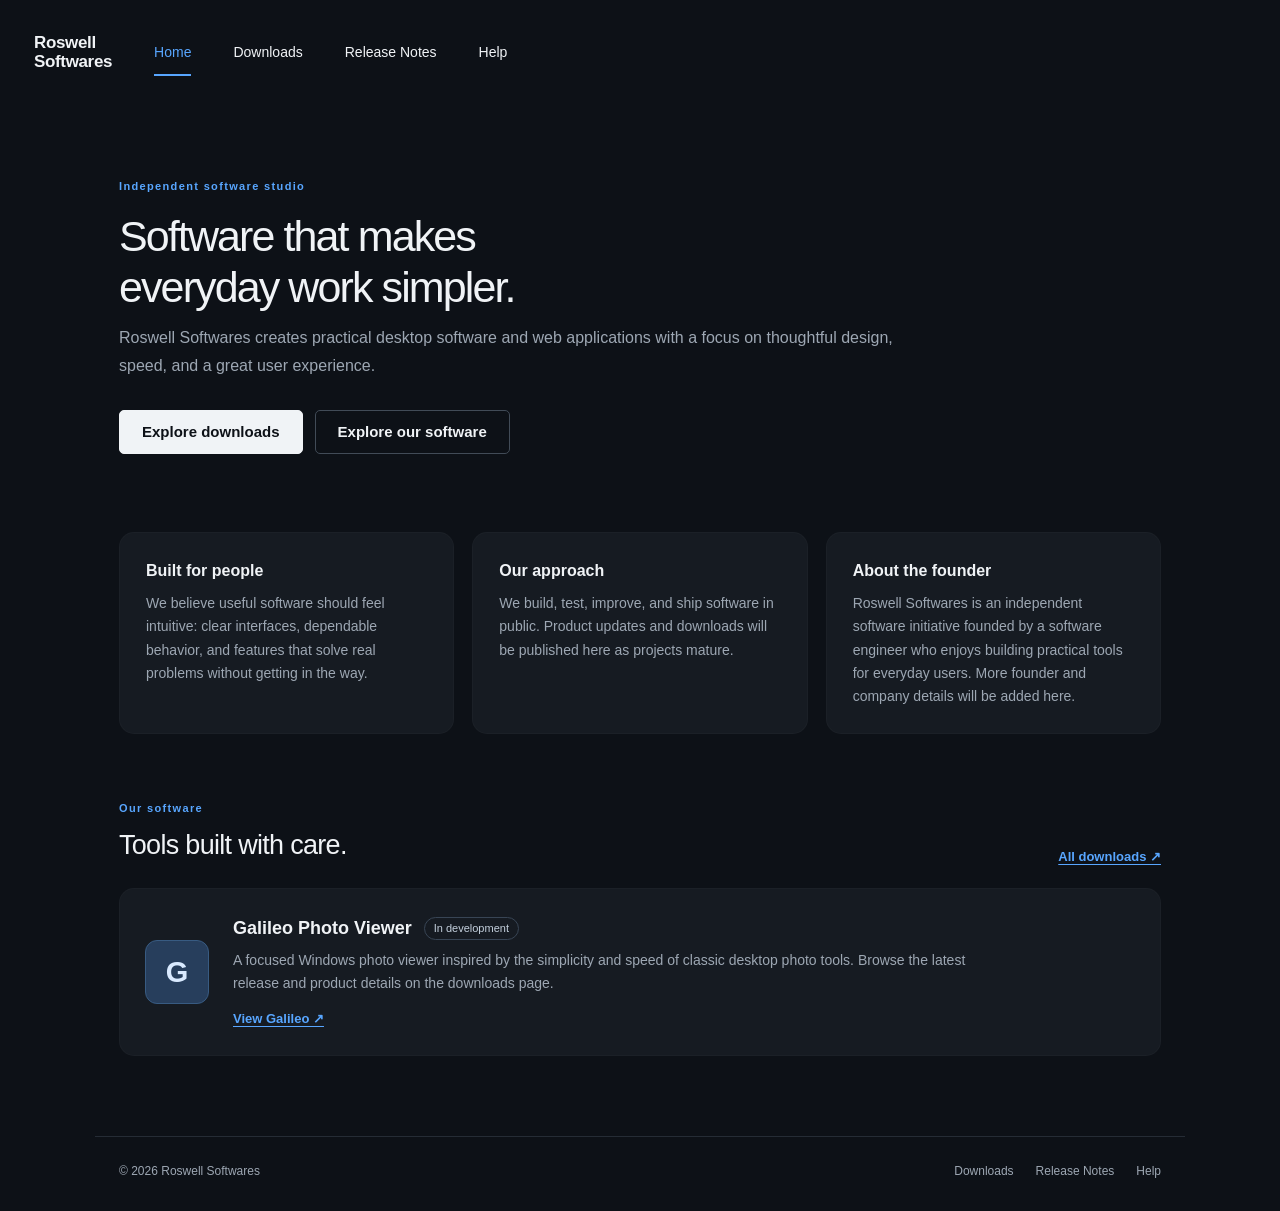
==== index.html @ 8a4d18f6 "First commit" ====
<!doctype html>
<html lang="en">
<head>
  <meta charset="utf-8">
  <meta name="viewport" content="width=device-width, initial-scale=1">
  <meta name="description" content="Roswell Softwares builds thoughtful desktop software and web applications for everyday work.">
  <title>Roswell Softwares — Software made useful</title>
  <link rel="stylesheet" href="assets/styles.css">
</head>
<body>
  <header class="topbar">
    <a class="brand" href="./" aria-label="Roswell Softwares home">Roswell<br>Softwares</a>
    <nav class="topnav" aria-label="Main navigation">
      <a class="active" href="./">Home</a>
      <a href="downloads/">Downloads</a>
      <a href="releases/">Release Notes</a>
      <a href="help/">Help</a>
    </nav>
  </header>

  <main class="home-main">
    <section class="hero">
      <p class="eyebrow">Independent software studio</p>
      <h1>Software that makes<br>everyday work simpler.</h1>
      <p class="lead">Roswell Softwares creates practical desktop software and web applications with a focus on thoughtful design, speed, and a great user experience.</p>
      <div class="hero-actions">
        <a class="button button-primary" href="downloads/">Explore downloads</a>
        <a class="button button-secondary" href="#products">Explore our software</a>
      </div>
    </section>

    <section class="intro-grid">
      <article class="panel intro-panel">
        <h2>Built for people</h2>
        <p>We believe useful software should feel intuitive: clear interfaces, dependable behavior, and features that solve real problems without getting in the way.</p>
      </article>
      <article class="panel intro-panel">
        <h2>Our approach</h2>
        <p>We build, test, improve, and ship software in public. Product updates and downloads will be published here as projects mature.</p>
      </article>
      <article class="panel intro-panel">
        <h2>About the founder</h2>
        <p>Roswell Softwares is an independent software initiative founded by a software engineer who enjoys building practical tools for everyday users. More founder and company details will be added here.</p>
      </article>
    </section>

    <section id="products" class="products-section">
      <div class="section-heading">
        <div><p class="eyebrow">Our software</p><h2>Tools built with care.</h2></div>
        <a class="text-link" href="downloads/">All downloads ↗</a>
      </div>
      <article class="product-card panel">
        <div class="product-mark" aria-hidden="true">G</div>
        <div class="product-copy">
          <div class="product-title-row"><h3>Galileo Photo Viewer</h3><span class="status-pill">In development</span></div>
          <p>A focused Windows photo viewer inspired by the simplicity and speed of classic desktop photo tools. Browse the latest release and product details on the downloads page.</p>
          <a class="text-link" href="downloads/">View Galileo ↗</a>
        </div>
      </article>
    </section>
  </main>

  <footer class="footer">
    <span>© <span data-year></span> Roswell Softwares</span>
    <div><a href="downloads/">Downloads</a><a href="releases/">Release Notes</a><a href="help/">Help</a></div>
  </footer>
  <script src="assets/site.js"></script>
</body>
</html>
---- assets/styles.css ----
:root{--bg:#0d1117;--panel:#161b22;--panel-hover:#1b222c;--border:#252c35;--text:#f0f3f6;--muted:#9da7b3;--blue:#58a6ff;--blue-hover:#79b8ff;--white:#fff;--max:1090px}
*{box-sizing:border-box}html{scroll-behavior:smooth}body{margin:0;background:var(--bg);color:var(--text);font-family:-apple-system,BlinkMacSystemFont,"Segoe UI",Helvetica,Arial,sans-serif;font-size:15px;line-height:1.6}a{color:var(--blue);text-decoration:underline;text-underline-offset:3px}a:hover{color:var(--blue-hover)}.topbar{height:104px;padding:0 34px;display:flex;align-items:center;gap:42px;background:var(--bg)}.brand,.sidebar-brand{font-size:17px;font-weight:700;line-height:1.12;color:var(--text);text-decoration:none;letter-spacing:-.35px}.topnav{display:flex;align-items:center;gap:42px;height:100%}.topnav a{height:100%;display:flex;align-items:center;color:var(--text);text-decoration:none;position:relative;font-size:14px}.topnav a:hover,.topnav a.active{color:var(--blue)}.topnav a.active:after{content:"";position:absolute;bottom:28px;left:0;right:0;height:2px;background:var(--blue)}.home-main{max-width:var(--max);margin:0 auto;padding:64px 24px 55px}.hero{padding:10px 0 78px}.eyebrow{color:var(--blue);font-size:11px;font-weight:700;letter-spacing:1.35px;margin:0 0 15px}.hero h1,.download-hero h1,.simple-main h1{font-weight:400;letter-spacing:-1.9px;font-size:43px;line-height:1.2;margin:0 0 10px}.lead{color:var(--muted);font-size:16px;line-height:1.75;max-width:790px;margin:0}.hero-actions{display:flex;gap:12px;margin-top:30px;flex-wrap:wrap}.button{min-height:44px;display:inline-flex;align-items:center;justify-content:center;gap:18px;padding:0 22px;border-radius:5px;font-weight:600;text-decoration:none;transition:background .15s ease,border-color .15s ease}.button-primary{background:#f0f3f6;color:#0d1117;border:1px solid #f0f3f6}.button-primary:hover{background:#dbe4ee;color:#0d1117}.button-secondary{background:transparent;color:var(--text);border:1px solid #414b57}.button-secondary:hover{background:var(--panel);color:var(--text)}.intro-grid{display:grid;grid-template-columns:repeat(3,1fr);gap:18px}.panel{background:var(--panel);border:1px solid rgba(255,255,255,.025);border-radius:15px}.intro-panel{padding:25px 26px;min-height:190px}.intro-panel h2,.feature-card h2,.simple-panel h2{font-size:16px;margin:0 0 9px;font-weight:650}.intro-panel p,.feature-card p,.simple-panel p{color:var(--muted);font-size:14px;line-height:1.65;margin:0}.products-section{margin-top:66px}.section-heading{display:flex;align-items:end;justify-content:space-between;margin-bottom:20px}.section-heading h2{font-size:27px;letter-spacing:-.7px;font-weight:400;margin:0}.section-heading .eyebrow{margin-bottom:7px}.text-link{font-size:13px;font-weight:600}.product-card{display:flex;align-items:center;gap:24px;padding:25px}.product-mark,.app-icon{display:grid;place-items:center;background:#273e5c;border:1px solid #385b82;color:#d9eaff;font-weight:700;border-radius:12px}.product-mark{width:64px;height:64px;font-size:29px;flex-shrink:0}.product-copy{flex:1}.product-title-row{display:flex;gap:12px;align-items:center;flex-wrap:wrap}.product-title-row h3{font-size:18px;margin:0 0 7px}.product-copy p{color:var(--muted);max-width:760px;margin:0 0 12px;font-size:14px}.status-pill{font-size:11px;border:1px solid #384555;border-radius:20px;padding:2px 9px;color:#c5d1de;margin-top:-6px}.footer{max-width:var(--max);margin:25px auto 0;padding:25px 24px 30px;border-top:1px solid var(--border);display:flex;justify-content:space-between;gap:20px;color:var(--muted);font-size:12px}.footer div{display:flex;gap:22px}.footer a{color:var(--muted);text-decoration:none}.footer a:hover{color:var(--blue)}
/* Downloads page */.downloads-layout{display:grid;grid-template-columns:250px minmax(0,1fr);min-height:calc(100vh - 104px)}.app-sidebar{padding:36px 22px 25px 30px;border-right:1px solid var(--border);display:flex;flex-direction:column;align-items:stretch}.sidebar-brand{font-size:18px;margin-bottom:46px}.sidebar-label{font-size:10px;letter-spacing:1.3px;color:#7f8a98;font-weight:700;margin:0 0 12px 8px}.app-nav{display:flex;align-items:center;gap:11px;padding:10px 11px;border-radius:7px;color:var(--text);text-decoration:none;font-size:14px}.app-nav:hover,.app-nav.active{background:#1d2733;color:var(--text)}.app-icon{width:29px;height:29px;border-radius:7px;font-size:14px}.sidebar-bottom{margin-top:auto;padding:15px 5px 0;color:#7f8a98;font-size:11px;display:flex;align-items:center;gap:8px}.sidebar-dot{width:6px;height:6px;border-radius:50%;background:#3fb950}.download-main{min-width:0;max-width:1150px;padding:25px 48px 0}.breadcrumbs{display:flex;align-items:center;gap:10px;color:#7f8a98;font-size:12px;margin-bottom:42px}.breadcrumbs a{color:#9da7b3;text-decoration:none}.breadcrumbs strong{color:var(--text);font-weight:500}.download-hero{padding-bottom:47px}.download-hero h1{font-size:38px;letter-spacing:-1.3px;margin-bottom:10px}.download-hero .lead{max-width:750px}.download-actions{margin-top:27px}.download-button{min-width:290px;justify-content:space-between;font-size:15px}.download-status{font-size:12px;color:var(--muted);margin:10px 0 0}.small-note{font-size:12px;color:#7f8a98;margin-top:13px}.feature-grid{display:grid;grid-template-columns:repeat(3,minmax(0,1fr));gap:16px;margin-bottom:43px}.feature-card{padding:21px;min-height:176px}.feature-icon{font-size:22px;color:var(--blue);margin-bottom:12px}.feature-card h2{font-size:15px}.feature-card p{font-size:13px}.details-section{margin-bottom:30px}.tabs{display:flex;gap:24px;border-bottom:1px solid var(--border);overflow-x:auto}.tab{background:none;border:0;color:var(--muted);font:inherit;font-size:13px;padding:12px 1px;white-space:nowrap;cursor:pointer;position:relative}.tab.active{color:var(--text)}.tab.active:after{content:"";position:absolute;bottom:-1px;left:0;right:0;height:2px;background:var(--blue)}.tab-panel{padding:24px 25px;margin-top:18px}.tab-panel h2{font-size:16px;margin:0 0 10px}.tab-panel p,.tab-panel li{font-size:13px;color:var(--muted);line-height:1.7}.tab-panel ul{padding-left:20px}.download-footer{margin-top:36px;padding-left:0;padding-right:0}.simple-main{max-width:var(--max);min-height:calc(100vh - 210px);padding:78px 24px 50px;margin:auto}.simple-main h1{margin-bottom:12px}.simple-panel{margin-top:36px;padding:26px;max-width:760px}.simple-panel p{margin-bottom:17px}
@media(max-width:850px){.topbar{padding:0 22px;gap:28px}.topnav{gap:22px}.home-main{padding-top:38px}.intro-grid,.feature-grid{grid-template-columns:1fr}.intro-panel{min-height:0}.downloads-layout{grid-template-columns:190px minmax(0,1fr)}.app-sidebar{padding-left:18px;padding-right:14px}.download-main{padding:25px 26px 0}.download-hero h1{font-size:32px}.feature-card{min-height:0}}
@media(max-width:600px){.topbar{height:auto;min-height:92px;align-items:flex-start;padding-top:20px;padding-bottom:15px;gap:20px;flex-direction:column}.topnav{height:auto;width:100%;gap:23px;flex-wrap:wrap}.topnav a{height:30px}.topnav a.active:after{bottom:0}.hero h1,.simple-main h1{font-size:35px}.hero{padding-bottom:46px}.home-main{padding-left:20px;padding-right:20px}.section-heading{align-items:flex-start;gap:15px;flex-direction:column}.product-card{align-items:flex-start;padding:18px;gap:15px}.product-mark{width:48px;height:48px}.footer{margin-left:20px;margin-right:20px;padding-left:0;padding-right:0;flex-direction:column}.footer div{gap:16px}.downloads-layout{display:block}.app-sidebar{border-right:0;border-bottom:1px solid var(--border);padding:18px 20px}.sidebar-brand{margin-bottom:20px}.sidebar-label{margin-top:0}.sidebar-bottom{display:none}.download-main{padding:22px 20px 0}.breadcrumbs{margin-bottom:28px;flex-wrap:wrap}.download-hero h1{font-size:31px}.download-button{min-width:0;width:100%}.tabs{gap:18px}.tab-panel{padding:18px}.download-footer{margin-left:0;margin-right:0}}
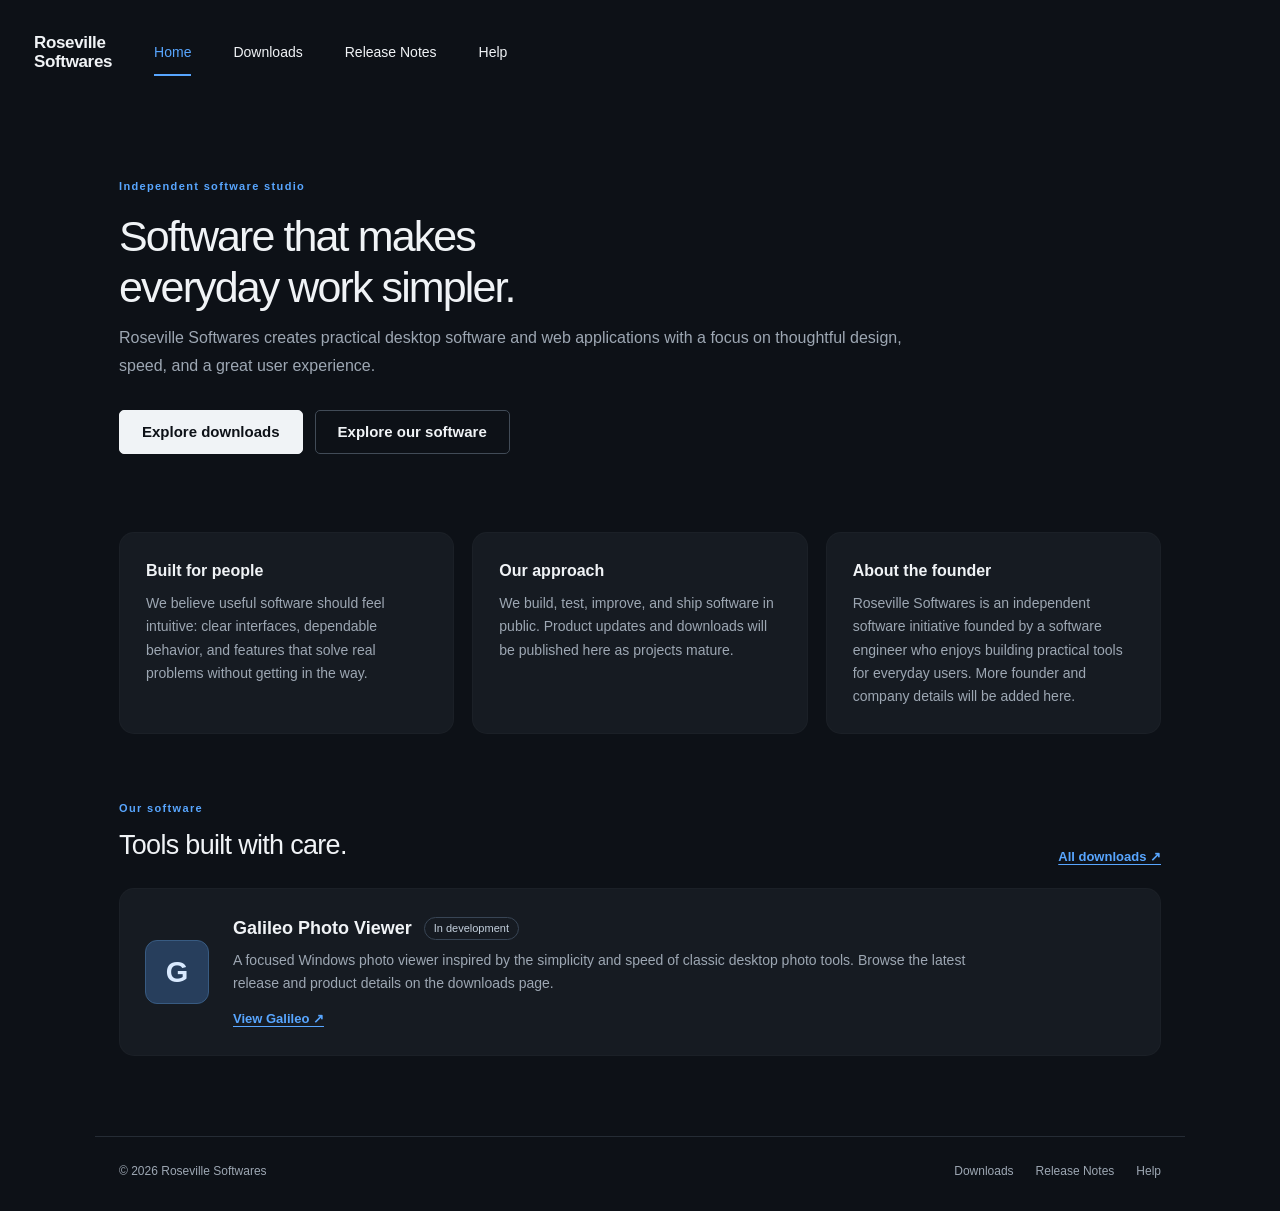
==== commit f9580aeb: "Name Fix" ====
--- a/index.html
+++ b/index.html
@@ -3,13 +3,13 @@
 <head>
   <meta charset="utf-8">
   <meta name="viewport" content="width=device-width, initial-scale=1">
-  <meta name="description" content="Roswell Softwares builds thoughtful desktop software and web applications for everyday work.">
-  <title>Roswell Softwares — Software made useful</title>
+  <meta name="description" content="Roseville Softwares builds thoughtful desktop software and web applications for everyday work.">
+  <title>Roseville Softwares — Software made useful</title>
   <link rel="stylesheet" href="assets/styles.css">
 </head>
 <body>
   <header class="topbar">
-    <a class="brand" href="./" aria-label="Roswell Softwares home">Roswell<br>Softwares</a>
+    <a class="brand" href="./" aria-label="Roseville Softwares home">Roseville<br>Softwares</a>
     <nav class="topnav" aria-label="Main navigation">
       <a class="active" href="./">Home</a>
       <a href="downloads/">Downloads</a>
@@ -22,7 +22,7 @@
     <section class="hero">
       <p class="eyebrow">Independent software studio</p>
       <h1>Software that makes<br>everyday work simpler.</h1>
-      <p class="lead">Roswell Softwares creates practical desktop software and web applications with a focus on thoughtful design, speed, and a great user experience.</p>
+      <p class="lead">Roseville Softwares creates practical desktop software and web applications with a focus on thoughtful design, speed, and a great user experience.</p>
       <div class="hero-actions">
         <a class="button button-primary" href="downloads/">Explore downloads</a>
         <a class="button button-secondary" href="#products">Explore our software</a>
@@ -40,7 +40,7 @@
       </article>
       <article class="panel intro-panel">
         <h2>About the founder</h2>
-        <p>Roswell Softwares is an independent software initiative founded by a software engineer who enjoys building practical tools for everyday users. More founder and company details will be added here.</p>
+        <p>Roseville Softwares is an independent software initiative founded by a software engineer who enjoys building practical tools for everyday users. More founder and company details will be added here.</p>
       </article>
     </section>
 
@@ -61,7 +61,7 @@
   </main>
 
   <footer class="footer">
-    <span>© <span data-year></span> Roswell Softwares</span>
+    <span>© <span data-year></span> Roseville Softwares</span>
     <div><a href="downloads/">Downloads</a><a href="releases/">Release Notes</a><a href="help/">Help</a></div>
   </footer>
   <script src="assets/site.js"></script>
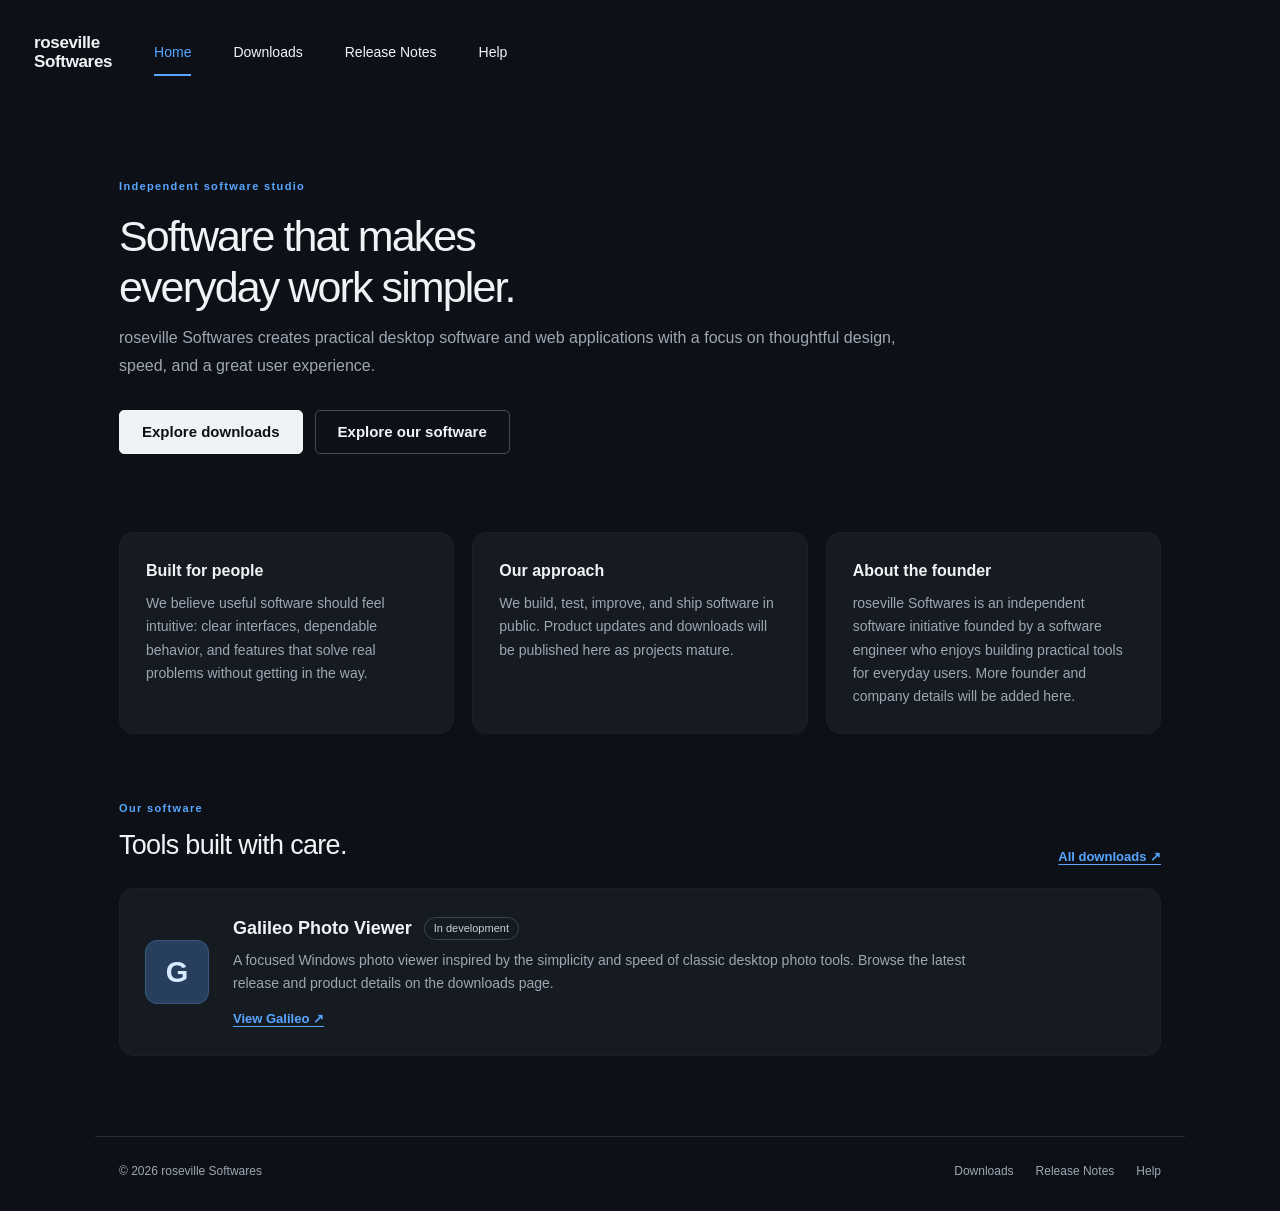
==== commit 1b12c228: "Direct Download Enabled" ====
--- a/index.html
+++ b/index.html
@@ -3,13 +3,13 @@
 <head>
   <meta charset="utf-8">
   <meta name="viewport" content="width=device-width, initial-scale=1">
-  <meta name="description" content="Roseville Softwares builds thoughtful desktop software and web applications for everyday work.">
-  <title>Roseville Softwares — Software made useful</title>
+  <meta name="description" content="roseville Softwares builds thoughtful desktop software and web applications for everyday work.">
+  <title>roseville Softwares — Software made useful</title>
   <link rel="stylesheet" href="assets/styles.css">
 </head>
 <body>
   <header class="topbar">
-    <a class="brand" href="./" aria-label="Roseville Softwares home">Roseville<br>Softwares</a>
+    <a class="brand" href="./" aria-label="roseville Softwares home">roseville<br>Softwares</a>
     <nav class="topnav" aria-label="Main navigation">
       <a class="active" href="./">Home</a>
       <a href="downloads/">Downloads</a>
@@ -22,7 +22,7 @@
     <section class="hero">
       <p class="eyebrow">Independent software studio</p>
       <h1>Software that makes<br>everyday work simpler.</h1>
-      <p class="lead">Roseville Softwares creates practical desktop software and web applications with a focus on thoughtful design, speed, and a great user experience.</p>
+      <p class="lead">roseville Softwares creates practical desktop software and web applications with a focus on thoughtful design, speed, and a great user experience.</p>
       <div class="hero-actions">
         <a class="button button-primary" href="downloads/">Explore downloads</a>
         <a class="button button-secondary" href="#products">Explore our software</a>
@@ -40,7 +40,7 @@
       </article>
       <article class="panel intro-panel">
         <h2>About the founder</h2>
-        <p>Roseville Softwares is an independent software initiative founded by a software engineer who enjoys building practical tools for everyday users. More founder and company details will be added here.</p>
+        <p>roseville Softwares is an independent software initiative founded by a software engineer who enjoys building practical tools for everyday users. More founder and company details will be added here.</p>
       </article>
     </section>
 
@@ -61,7 +61,7 @@
   </main>
 
   <footer class="footer">
-    <span>© <span data-year></span> Roseville Softwares</span>
+    <span>© <span data-year></span> roseville Softwares</span>
     <div><a href="downloads/">Downloads</a><a href="releases/">Release Notes</a><a href="help/">Help</a></div>
   </footer>
   <script src="assets/site.js"></script>
--- a/assets/styles.css
+++ b/assets/styles.css
@@ -3,3 +3,6 @@
 /* Downloads page */.downloads-layout{display:grid;grid-template-columns:250px minmax(0,1fr);min-height:calc(100vh - 104px)}.app-sidebar{padding:36px 22px 25px 30px;border-right:1px solid var(--border);display:flex;flex-direction:column;align-items:stretch}.sidebar-brand{font-size:18px;margin-bottom:46px}.sidebar-label{font-size:10px;letter-spacing:1.3px;color:#7f8a98;font-weight:700;margin:0 0 12px 8px}.app-nav{display:flex;align-items:center;gap:11px;padding:10px 11px;border-radius:7px;color:var(--text);text-decoration:none;font-size:14px}.app-nav:hover,.app-nav.active{background:#1d2733;color:var(--text)}.app-icon{width:29px;height:29px;border-radius:7px;font-size:14px}.sidebar-bottom{margin-top:auto;padding:15px 5px 0;color:#7f8a98;font-size:11px;display:flex;align-items:center;gap:8px}.sidebar-dot{width:6px;height:6px;border-radius:50%;background:#3fb950}.download-main{min-width:0;max-width:1150px;padding:25px 48px 0}.breadcrumbs{display:flex;align-items:center;gap:10px;color:#7f8a98;font-size:12px;margin-bottom:42px}.breadcrumbs a{color:#9da7b3;text-decoration:none}.breadcrumbs strong{color:var(--text);font-weight:500}.download-hero{padding-bottom:47px}.download-hero h1{font-size:38px;letter-spacing:-1.3px;margin-bottom:10px}.download-hero .lead{max-width:750px}.download-actions{margin-top:27px}.download-button{min-width:290px;justify-content:space-between;font-size:15px}.download-status{font-size:12px;color:var(--muted);margin:10px 0 0}.small-note{font-size:12px;color:#7f8a98;margin-top:13px}.feature-grid{display:grid;grid-template-columns:repeat(3,minmax(0,1fr));gap:16px;margin-bottom:43px}.feature-card{padding:21px;min-height:176px}.feature-icon{font-size:22px;color:var(--blue);margin-bottom:12px}.feature-card h2{font-size:15px}.feature-card p{font-size:13px}.details-section{margin-bottom:30px}.tabs{display:flex;gap:24px;border-bottom:1px solid var(--border);overflow-x:auto}.tab{background:none;border:0;color:var(--muted);font:inherit;font-size:13px;padding:12px 1px;white-space:nowrap;cursor:pointer;position:relative}.tab.active{color:var(--text)}.tab.active:after{content:"";position:absolute;bottom:-1px;left:0;right:0;height:2px;background:var(--blue)}.tab-panel{padding:24px 25px;margin-top:18px}.tab-panel h2{font-size:16px;margin:0 0 10px}.tab-panel p,.tab-panel li{font-size:13px;color:var(--muted);line-height:1.7}.tab-panel ul{padding-left:20px}.download-footer{margin-top:36px;padding-left:0;padding-right:0}.simple-main{max-width:var(--max);min-height:calc(100vh - 210px);padding:78px 24px 50px;margin:auto}.simple-main h1{margin-bottom:12px}.simple-panel{margin-top:36px;padding:26px;max-width:760px}.simple-panel p{margin-bottom:17px}
 @media(max-width:850px){.topbar{padding:0 22px;gap:28px}.topnav{gap:22px}.home-main{padding-top:38px}.intro-grid,.feature-grid{grid-template-columns:1fr}.intro-panel{min-height:0}.downloads-layout{grid-template-columns:190px minmax(0,1fr)}.app-sidebar{padding-left:18px;padding-right:14px}.download-main{padding:25px 26px 0}.download-hero h1{font-size:32px}.feature-card{min-height:0}}
 @media(max-width:600px){.topbar{height:auto;min-height:92px;align-items:flex-start;padding-top:20px;padding-bottom:15px;gap:20px;flex-direction:column}.topnav{height:auto;width:100%;gap:23px;flex-wrap:wrap}.topnav a{height:30px}.topnav a.active:after{bottom:0}.hero h1,.simple-main h1{font-size:35px}.hero{padding-bottom:46px}.home-main{padding-left:20px;padding-right:20px}.section-heading{align-items:flex-start;gap:15px;flex-direction:column}.product-card{align-items:flex-start;padding:18px;gap:15px}.product-mark{width:48px;height:48px}.footer{margin-left:20px;margin-right:20px;padding-left:0;padding-right:0;flex-direction:column}.footer div{gap:16px}.downloads-layout{display:block}.app-sidebar{border-right:0;border-bottom:1px solid var(--border);padding:18px 20px}.sidebar-brand{margin-bottom:20px}.sidebar-label{margin-top:0}.sidebar-bottom{display:none}.download-main{padding:22px 20px 0}.breadcrumbs{margin-bottom:28px;flex-wrap:wrap}.download-hero h1{font-size:31px}.download-button{min-width:0;width:100%}.tabs{gap:18px}.tab-panel{padding:18px}.download-footer{margin-left:0;margin-right:0}}
+
+/* Download button stays disabled until a direct EXE asset URL is resolved. */
+.download-button[aria-disabled="true"]{opacity:.72;cursor:wait;pointer-events:none}
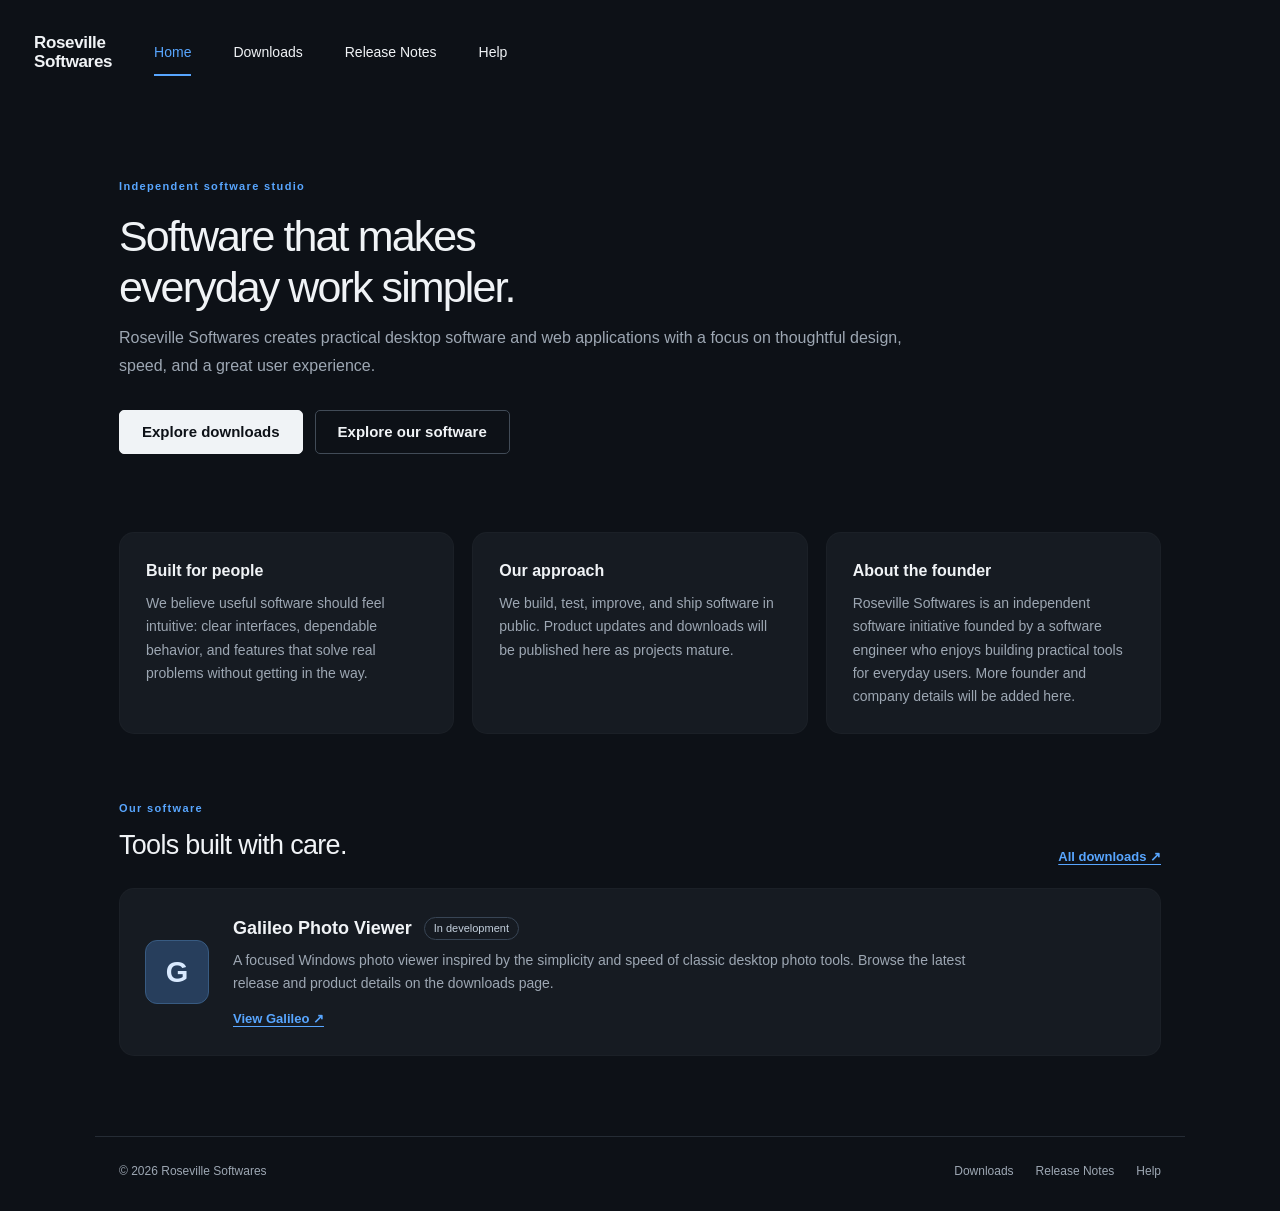
==== commit f8b20d76: "Update RosevilleSoftwares from RosevilleSoftwares_Website_R_Logo_Uppercase.zip (2026-10-16 16:21:27)" ====
--- a/index.html
+++ b/index.html
@@ -2,14 +2,16 @@
 <html lang="en">
 <head>
   <meta charset="utf-8">
+  <link rel="icon" type="image/png" sizes="512x512" href="favicon.png">
+  <link rel="alternate icon" href="favicon.ico">
   <meta name="viewport" content="width=device-width, initial-scale=1">
-  <meta name="description" content="roseville Softwares builds thoughtful desktop software and web applications for everyday work.">
-  <title>roseville Softwares — Software made useful</title>
+  <meta name="description" content="Roseville Softwares builds thoughtful desktop software and web applications for everyday work.">
+  <title>Roseville Softwares — Software made useful</title>
   <link rel="stylesheet" href="assets/styles.css">
 </head>
 <body>
   <header class="topbar">
-    <a class="brand" href="./" aria-label="roseville Softwares home">roseville<br>Softwares</a>
+    <a class="brand" href="./" aria-label="Roseville Softwares home">Roseville<br>Softwares</a>
     <nav class="topnav" aria-label="Main navigation">
       <a class="active" href="./">Home</a>
       <a href="downloads/">Downloads</a>
@@ -22,7 +24,7 @@
     <section class="hero">
       <p class="eyebrow">Independent software studio</p>
       <h1>Software that makes<br>everyday work simpler.</h1>
-      <p class="lead">roseville Softwares creates practical desktop software and web applications with a focus on thoughtful design, speed, and a great user experience.</p>
+      <p class="lead">Roseville Softwares creates practical desktop software and web applications with a focus on thoughtful design, speed, and a great user experience.</p>
       <div class="hero-actions">
         <a class="button button-primary" href="downloads/">Explore downloads</a>
         <a class="button button-secondary" href="#products">Explore our software</a>
@@ -40,7 +42,7 @@
       </article>
       <article class="panel intro-panel">
         <h2>About the founder</h2>
-        <p>roseville Softwares is an independent software initiative founded by a software engineer who enjoys building practical tools for everyday users. More founder and company details will be added here.</p>
+        <p>Roseville Softwares is an independent software initiative founded by a software engineer who enjoys building practical tools for everyday users. More founder and company details will be added here.</p>
       </article>
     </section>
 
@@ -61,7 +63,7 @@
   </main>
 
   <footer class="footer">
-    <span>© <span data-year></span> roseville Softwares</span>
+    <span>© <span data-year></span> Roseville Softwares</span>
     <div><a href="downloads/">Downloads</a><a href="releases/">Release Notes</a><a href="help/">Help</a></div>
   </footer>
   <script src="assets/site.js"></script>
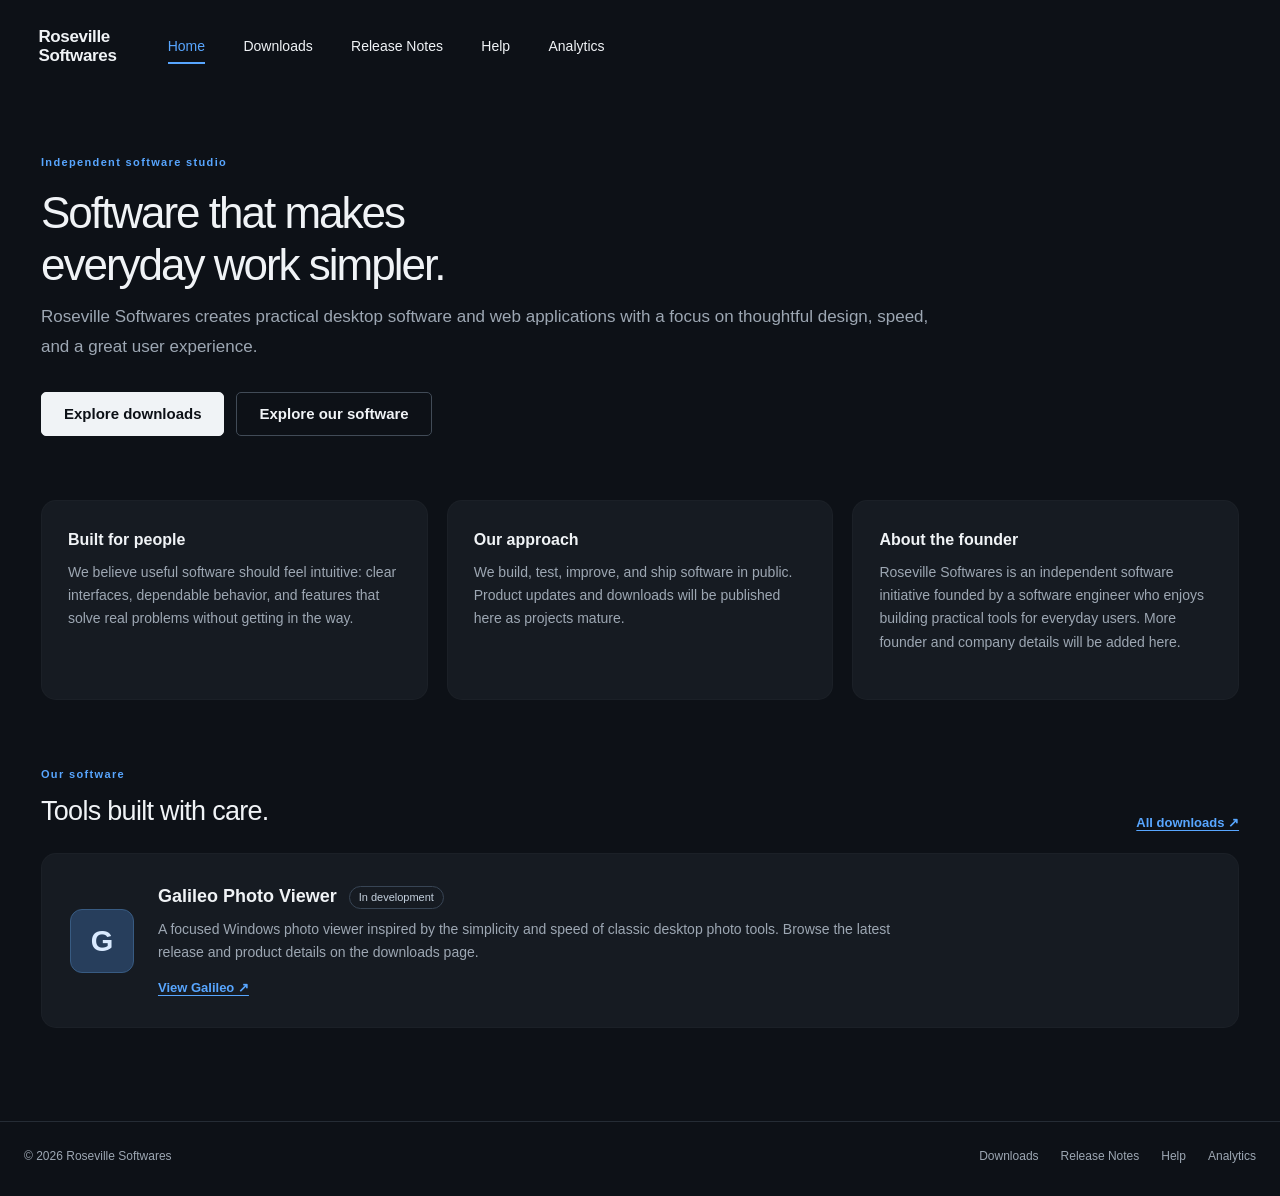
==== commit 6d92484f: "Update RosevilleSoftwares from RosevilleSoftwares_Website_With_Analytics.zip (2026-10-16 22:39:26)" ====
--- a/index.html
+++ b/index.html
@@ -17,6 +17,7 @@
       <a href="downloads/">Downloads</a>
       <a href="releases/">Release Notes</a>
       <a href="help/">Help</a>
+      <a href="analytics/">Analytics</a>
     </nav>
   </header>
 
@@ -64,8 +65,9 @@
 
   <footer class="footer">
     <span>© <span data-year></span> Roseville Softwares</span>
-    <div><a href="downloads/">Downloads</a><a href="releases/">Release Notes</a><a href="help/">Help</a></div>
+    <div><a href="downloads/">Downloads</a><a href="releases/">Release Notes</a><a href="help/">Help</a><a href="analytics/">Analytics</a></div>
   </footer>
   <script src="assets/site.js"></script>
+  <script src="assets/analytics.js"></script>
 </body>
 </html>
--- a/assets/styles.css
+++ b/assets/styles.css
@@ -6,3 +6,95 @@
 
 /* Download button stays disabled until a direct EXE asset URL is resolved. */
 .download-button[aria-disabled="true"]{opacity:.72;cursor:wait;pointer-events:none}
+
+/* Large-screen layout tuning: optimized for Full HD (1920×1080) and QHD (2560×1440). */
+@media (min-width: 1200px) {
+  :root { --max: 1480px; }
+  .topbar {
+    min-height: 92px;
+    height: 92px;
+    padding-left: clamp(34px, 3vw, 76px);
+    padding-right: clamp(34px, 3vw, 76px);
+    gap: clamp(42px, 4vw, 76px);
+  }
+  .topnav { gap: clamp(30px, 3vw, 58px); }
+  .home-main {
+    max-width: 1580px;
+    padding: clamp(54px, 4.2vw, 82px) clamp(32px, 3.2vw, 64px) 68px;
+  }
+  .hero { padding-top: 8px; padding-bottom: clamp(64px, 5vw, 92px); }
+  .hero h1, .simple-main h1 {
+    font-size: clamp(44px, 2.6vw, 58px);
+    letter-spacing: -2px;
+  }
+  .lead { max-width: 900px; font-size: 17px; }
+  .intro-grid { gap: clamp(18px, 1.5vw, 26px); }
+  .intro-panel { min-height: 200px; padding: clamp(26px, 2vw, 34px); }
+  .products-section { margin-top: clamp(66px, 5vw, 92px); }
+  .product-card { padding: clamp(28px, 2vw, 38px); }
+  .footer { max-width: 1580px; }
+  .downloads-layout {
+    grid-template-columns: clamp(250px, 15vw, 320px) minmax(0, 1fr);
+    min-height: calc(100vh - 92px);
+  }
+  .app-sidebar { padding: 38px clamp(22px, 2vw, 34px) 28px; }
+  .download-main {
+    width: 100%;
+    max-width: none;
+    min-width: 0;
+    padding: clamp(34px, 2.8vw, 58px) clamp(36px, 3.5vw, 82px) 0;
+  }
+  .download-hero { padding-bottom: clamp(42px, 3vw, 60px); }
+  .download-hero h1 {
+    font-size: clamp(40px, 2.5vw, 56px);
+    letter-spacing: -1.8px;
+  }
+  .download-hero .lead { max-width: 900px; }
+  .feature-grid {
+    grid-template-columns: repeat(3, minmax(0, 1fr));
+    gap: clamp(18px, 1.5vw, 28px);
+    margin-bottom: clamp(42px, 3vw, 60px);
+  }
+  .feature-card { min-width: 0; min-height: 190px; padding: clamp(24px, 1.8vw, 34px); }
+  .feature-card p { font-size: 14px; }
+  .tab-panel { padding: clamp(25px, 2vw, 36px); }
+  .simple-main { max-width: 1480px; padding-top: clamp(70px, 5vw, 100px); }
+}
+
+@media (min-width: 1920px) {
+  .home-main { max-width: 1760px; }
+  .footer { max-width: 1760px; }
+  .download-main { padding-left: clamp(64px, 4vw, 104px); padding-right: clamp(64px, 4vw, 104px); }
+  .download-hero .lead { max-width: 1050px; }
+  .simple-main { max-width: 1600px; }
+}
+
+/* Prevent horizontal overflow on laptop and desktop widths while retaining mobile behavior. */
+.downloads-layout, .download-main, .feature-grid, .feature-card { min-width: 0; }
+.feature-card { overflow-wrap: anywhere; }
+
+
+/* Analytics page */
+.analytics-main{max-width:1760px;margin:0 auto;padding:clamp(38px,4vw,72px) clamp(22px,3vw,56px) 30px}
+.analytics-main h1{font-size:clamp(36px,3vw,52px);font-weight:400;letter-spacing:-1.8px;line-height:1.15;margin:0 0 12px}
+.analytics-main>.lead{max-width:1050px}
+.analytics-stats{display:grid;grid-template-columns:repeat(3,minmax(0,1fr));gap:18px;margin:34px 0 12px}
+.analytics-stat{padding:24px;min-width:0}
+.stat-label{font-size:13px;color:var(--muted);margin:0 0 12px}
+.stat-value{font-size:clamp(30px,3vw,44px);font-weight:600;letter-spacing:-1.3px;line-height:1.15;margin:0 0 13px;overflow-wrap:anywhere}
+.stat-foot{font-size:12px;color:#7f8a98;line-height:1.6;margin:0}
+.analytics-status{font-size:12px;color:var(--muted);margin:12px 0 30px}
+.analytics-grid{display:grid;grid-template-columns:repeat(2,minmax(0,1fr));gap:18px;margin-top:28px}
+.analytics-card{padding:clamp(22px,2vw,32px)}
+.analytics-card h2,.analytics-setup h2{font-size:21px;font-weight:600;letter-spacing:-.4px;margin:0 0 12px}
+.analytics-card p:not(.eyebrow),.analytics-setup li,.analytics-setup>p:not(.eyebrow){font-size:14px;line-height:1.75;color:var(--muted)}
+.analytics-card .button{margin-top:8px}
+.analytics-card .text-link{display:inline-block;margin-top:8px}
+.analytics-setup{padding:clamp(22px,2vw,32px);margin-top:18px}
+.analytics-setup ol{padding-left:22px;margin:14px 0}
+.analytics-setup li{padding-left:5px;margin:8px 0}
+.analytics-setup code,.analytics-card code{font-size:.92em;color:#d2e5ff;background:#202a36;border:1px solid #303d4d;border-radius:4px;padding:2px 5px;overflow-wrap:anywhere}
+.analytics-setup strong{color:var(--text)}
+.analytics-setup .privacy-note{border-top:1px solid var(--border);padding-top:15px;margin-top:20px;font-size:12px}
+@media(max-width:850px){.analytics-stats{grid-template-columns:1fr 1fr}.analytics-grid{grid-template-columns:1fr}}
+@media(max-width:560px){.analytics-stats{grid-template-columns:1fr}.analytics-main{padding:32px 20px 20px}.analytics-main h1{font-size:36px}.analytics-stat{padding:20px}}
